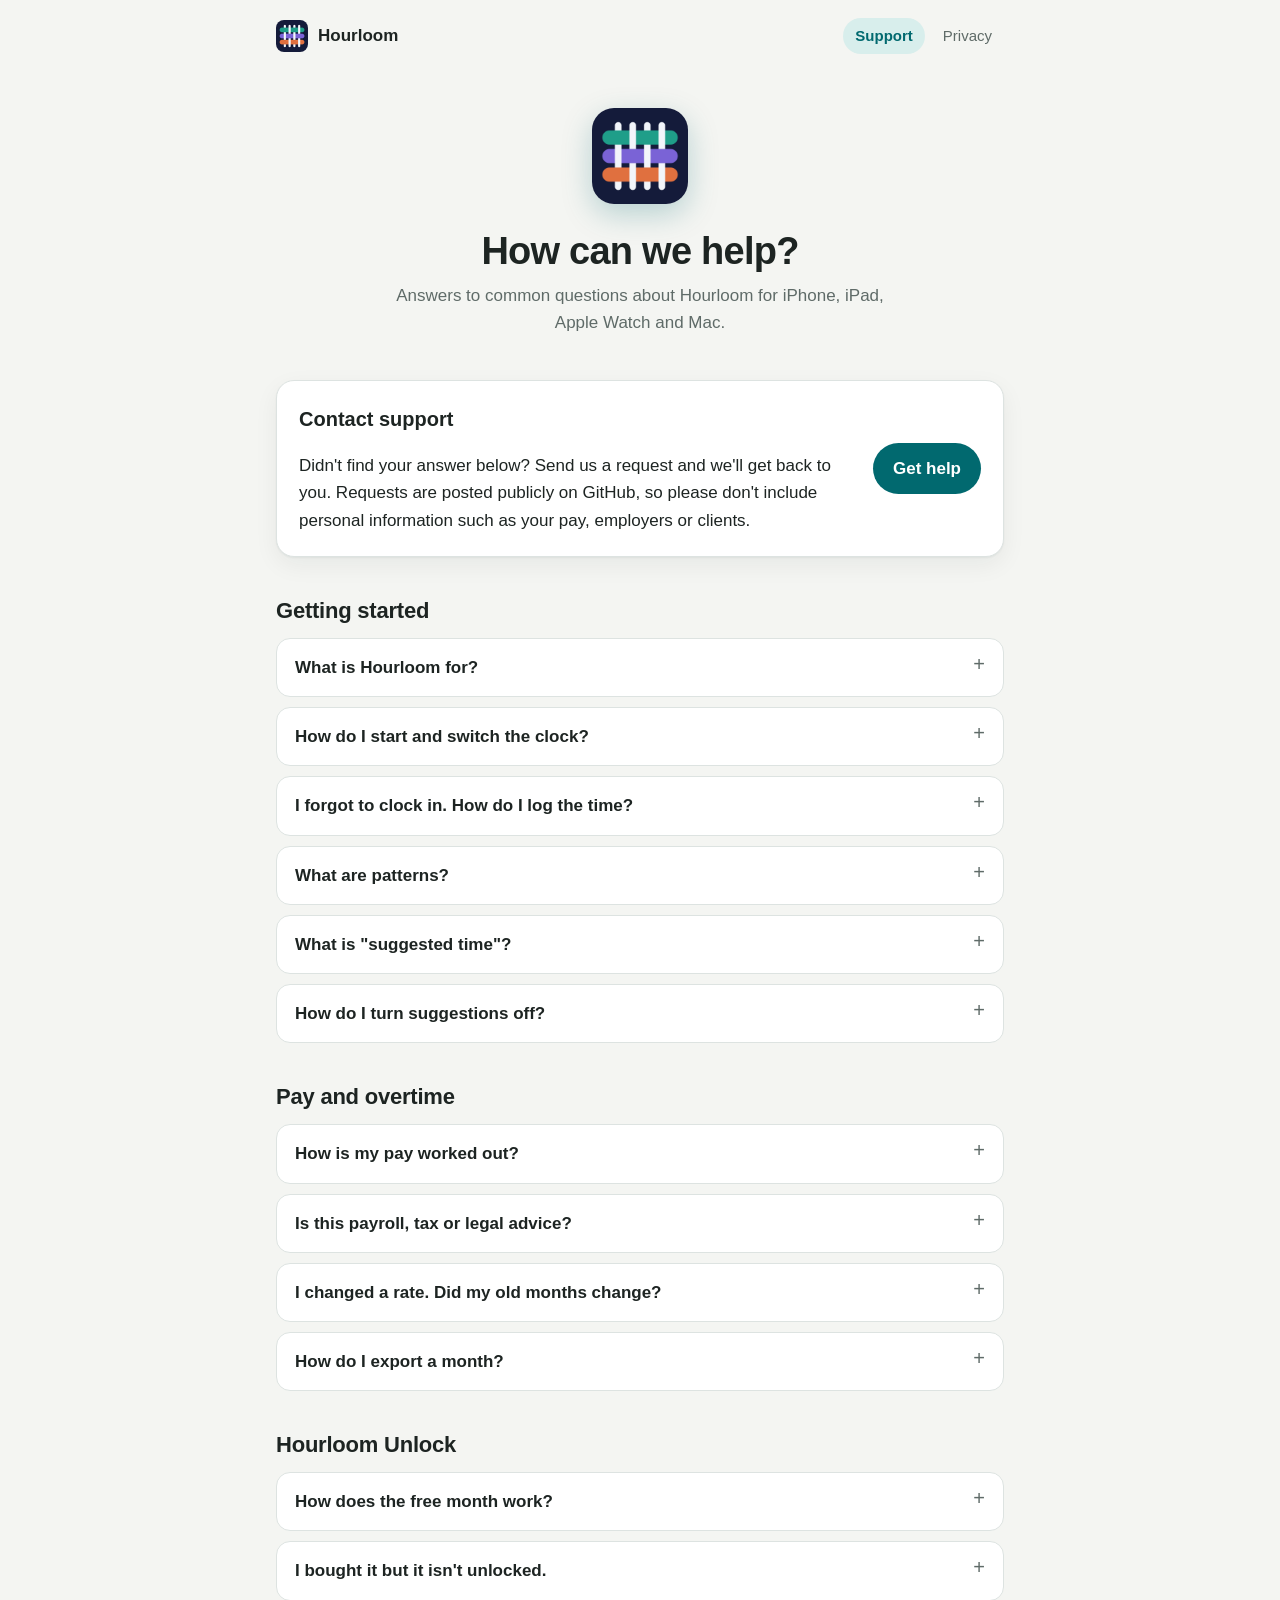
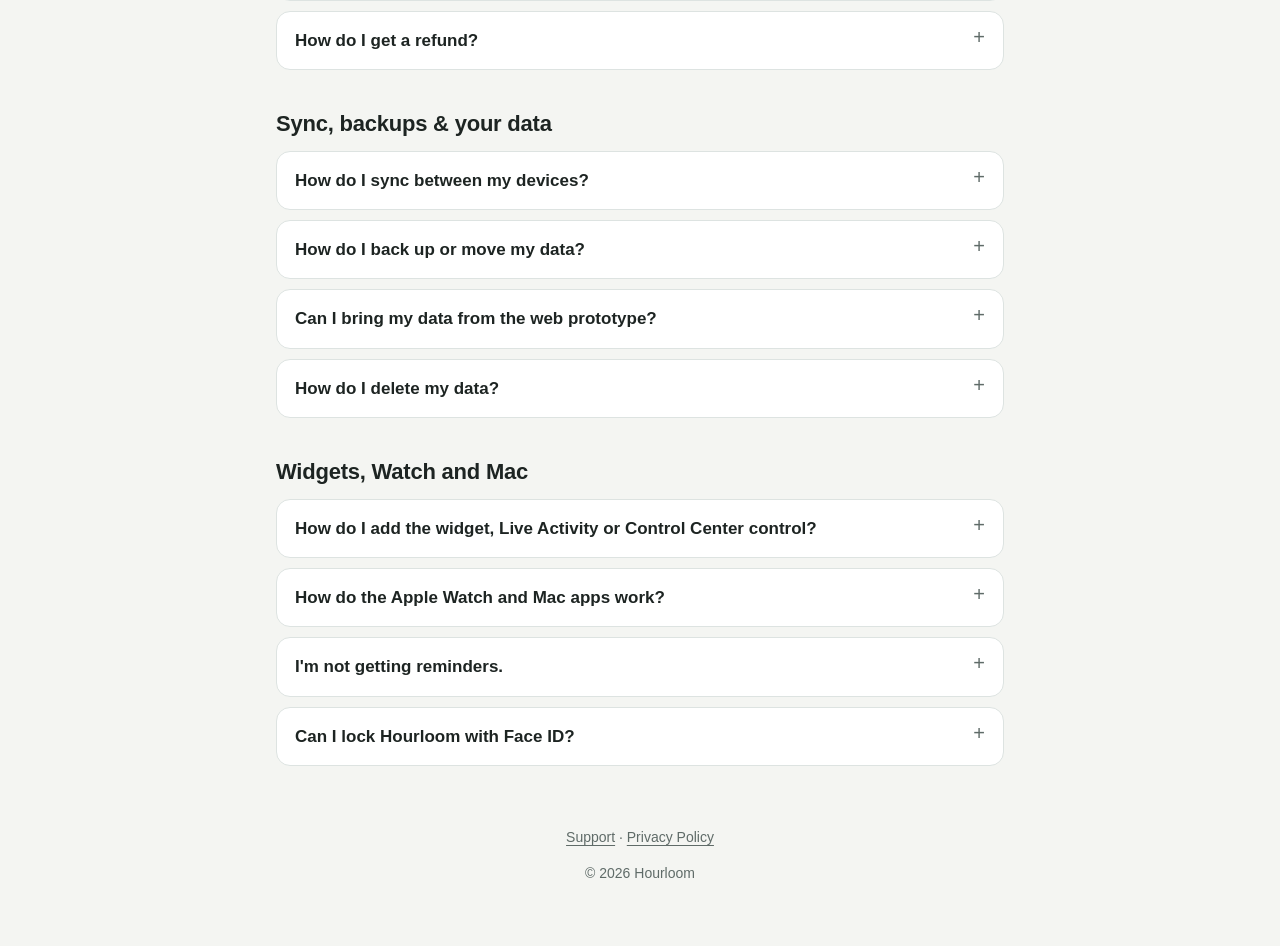
==== index.html @ 286ac177 "Hourloom support and privacy pages Co-Authored-By: Claude Sonnet 5.5 <noreply@anthropic.com>" ====
<!doctype html>
<html lang="en">
<head>
  <meta charset="utf-8">
  <meta name="viewport" content="width=device-width, initial-scale=1">
  <title>Hourloom Support</title>
  <meta name="description" content="Help and answers for Hourloom, the time and pay ledger for iPhone, iPad, Apple Watch and Mac.">
  <link rel="icon" href="assets/favicon.png">
  <link rel="apple-touch-icon" href="assets/icon.png">
  <link rel="stylesheet" href="assets/style.css?v=1">
</head>
<body>
  <div class="wrap">
    <header class="site">
      <a class="brand" href="./"><img src="assets/favicon.png" alt="">Hourloom</a>
      <nav class="site" aria-label="Site">
        <a href="./" aria-current="page">Support</a>
        <a href="privacy.html">Privacy</a>
      </nav>
    </header>

    <main>
      <section class="hero">
        <img src="assets/icon.png" alt="Hourloom app icon">
        <h1>How can we help?</h1>
        <p>Answers to common questions about Hourloom for iPhone, iPad, Apple Watch and Mac.</p>
      </section>

      <section class="card contact" aria-labelledby="contact">
        <div class="text">
          <h2 id="contact">Contact support</h2>
          <p>Didn't find your answer below? Send us a request and we'll get back to you. Requests are posted publicly on GitHub, so please don't include personal information such as your pay, employers or clients.</p>
        </div>
        <a class="button" href="https://github.com/Agoober/hourloom-support/issues/new/choose">Get help</a>
      </section>

      <h2 class="section">Getting started</h2>
      <details>
        <summary>What is Hourloom for?</summary>
        <p>Hourloom keeps a ledger of your hours and your estimated pay when you bill several kinds of hourly work at different rates, such as tutoring, contracting or shift work. One tap switches the running clock between work types, you can fill in a day by half hours, repeating days are saved as patterns, and the month adds up to an estimate of your gross pay.</p>
      </details>
      <details>
        <summary>How do I start and switch the clock?</summary>
        <p>On <strong>Today</strong>, tap a work type to start the clock. Tapping another type ends the first at the same moment and starts the second, with no gap. Tap <strong>Stop</strong> to clock out. You can do the same from the widget, the Lock Screen, Control Center, Siri, an Apple Watch or the Mac menu bar. Every change has an Undo.</p>
        <p>If you switch and then switch again within a minute, the first of the two is dropped instead of saved as a tiny session.</p>
      </details>
      <details>
        <summary>I forgot to clock in. How do I log the time?</summary>
        <p>Open <strong>Today</strong> and switch the day view to <strong>Grid</strong>. Tap half hours, or press and drag across them, then choose the work type. Turn on <strong>Swipe to select</strong> to select by swiping straight away. You can also tap <strong>Add time</strong> for exact start and end times, or <strong>Type it</strong> and write something like "Tutoring 9 to 12, then Admin till 5" (the keyboard's microphone works for speaking). Hourloom shows what it understood and only adds it when you tap Add.</p>
      </details>
      <details>
        <summary>What are patterns?</summary>
        <p>A pattern is a saved day, such as Weekday A: Tutoring 9 to 12 and Admin 1 to 5. Create them in <strong>Setup</strong>, then apply one to a day from the Day tab or to several days at once from <strong>Month</strong> (tap <strong>Select days</strong>).</p>
      </details>
      <details>
        <summary>What is "suggested time"?</summary>
        <p>For a finished day with nothing logged, Hourloom can suggest what you probably did, based on the same weekday in recent weeks and your patterns. It is a suggestion drawn from your own history on your device, shown with a dashed outline and a question mark, and it never counts toward your totals or pay until you tap Add it. Adding it only adds time: Confirm day is a separate tap that says the day is right. If it isn't right, tap Not right and it stops suggesting for that day. If suggestions are often wrong, Hourloom stops offering them in the evening reminder.</p>
      </details>
      <details>
        <summary>How do I turn suggestions off?</summary>
        <p>Setup &rsaquo; Suggestions &rsaquo; Suggest time I may have forgotten. When it is off, no suggested time is shown anywhere (cards, the grid, Month, Pay, reminders or Siri). Your logged time is not affected.</p>
      </details>

      <h2 class="section">Pay and overtime</h2>
      <details>
        <summary>How is my pay worked out?</summary>
        <p>From the sessions you logged, each work type's hourly rate on that day, and the pay rules you set in <strong>Setup &rsaquo; Pay rules</strong> (a minimum paid time, rounding, and when overtime starts). Pay is calculated fresh from those every time and shown as <strong>gross, estimated</strong>.</p>
      </details>
      <details>
        <summary>Is this payroll, tax or legal advice?</summary>
        <p>No. Hourloom estimates gross pay from the rules you enter. Overtime rules differ by place and employer, so Hourloom never assumes them: you set them. Check your actual pay with your employer, client or a professional.</p>
      </details>
      <details>
        <summary>I changed a rate. Did my old months change?</summary>
        <p>No. Rates and rules are dated: a change applies from the date you choose onward and never rewrites earlier months. If you export a month or mark it as paid, Hourloom remembers that figure, and if something later moves it, <strong>Pay</strong> says "Recomputed differs by" and by how much, so a number you acted on never changes silently.</p>
      </details>
      <details>
        <summary>How do I export a month?</summary>
        <p>On <strong>Pay</strong>, tap the share button and choose <strong>Excel (.xlsx)</strong> or <strong>CSV (sessions)</strong>. Exporting works even after the free month has ended.</p>
      </details>

      <h2 class="section">Hourloom Unlock</h2>
      <details>
        <summary>How does the free month work?</summary>
        <p>Hourloom is free for 30 days with everything on. After that, a single one-time purchase unlocks it for good. There is no subscription. If you don't buy it, the app becomes read-only: you can still look at everything, export it and back it up, and nothing is deleted, but the clock, new sessions and edits stop.</p>
      </details>
      <details>
        <summary>I bought it but it isn't unlocked.</summary>
        <p>Go to <strong>Setup</strong> and tap <strong>Restore Purchase</strong> while signed in to the Apple Account you purchased with. The same purchase covers iPhone, iPad, Apple Watch and Mac.</p>
      </details>
      <details>
        <summary>How do I get a refund?</summary>
        <p>Purchases are handled by Apple. Request a refund at <a href="https://reportaproblem.apple.com">reportaproblem.apple.com</a>.</p>
      </details>

      <h2 class="section">Sync, backups &amp; your data</h2>
      <details>
        <summary>How do I sync between my devices?</summary>
        <p>Sign in to the same Apple Account with iCloud on each device. Sync uses your private iCloud (CloudKit) and is on by default. You can turn it off in <strong>Setup</strong> (<strong>Sync with iCloud</strong>); the change applies after you close Hourloom from the app switcher and open it again.</p>
      </details>
      <details>
        <summary>How do I back up or move my data?</summary>
        <p>In <strong>Setup</strong>, choose <strong>Back up everything (JSON)</strong> and save the file somewhere safe. To bring it back, choose <strong>Restore a backup…</strong>. A restore adds what's missing and keeps whichever copy is newer; it never removes your newer changes.</p>
      </details>
      <details>
        <summary>Can I bring my data from the web prototype?</summary>
        <p>Yes. <strong>Restore a backup…</strong> also reads the backup file from the earlier Shift Ledger web prototype.</p>
      </details>
      <details>
        <summary>How do I delete my data?</summary>
        <p>In <strong>Setup</strong>, under Your data, choose <strong>Delete all data…</strong>. It asks three times (what will be deleted, an acknowledgement, then typing DELETE) and offers a backup first. It deletes every work type, rate, pattern, rule, session and the running clock for good, and with iCloud sync on it deletes them from your other devices too. Your free month and any purchase are not affected. You can also delete single sessions and work types (a work type that has sessions is archived, not deleted), or use Clear examples for sample time. To remove everything stored in iCloud, go to the iPhone Settings app &rsaquo; your name &rsaquo; iCloud &rsaquo; Manage Account Storage &rsaquo; Hourloom. See our privacy policy.</p>
      </details>

      <h2 class="section">Widgets, Watch and Mac</h2>
      <details>
        <summary>How do I add the widget, Live Activity or Control Center control?</summary>
        <p>Add the Hourloom widget from the Home Screen or Lock Screen widget gallery. While the clock runs, the Lock Screen shows a Live Activity with <strong>Switch</strong> and <strong>Stop</strong> buttons; you can turn that off in <strong>Setup</strong>. Add the Hourloom controls from Control Center's edit mode. They only start, switch or stop your own clock.</p>
      </details>
      <details>
        <summary>How do the Apple Watch and Mac apps work?</summary>
        <p>The Apple Watch app shows what's running with a live timer and lets you switch or stop; it works through your iPhone, which stays the one place the data is saved, so open Hourloom on the iPhone if the watch says it isn't connected. The Mac app lives in the menu bar and shows the same clock; it uses your private iCloud store.</p>
      </details>
      <details>
        <summary>I'm not getting reminders.</summary>
        <ol>
          <li>In the iPhone <strong>Settings</strong> app &rsaquo; <strong>Notifications</strong> &rsaquo; <strong>Hourloom</strong>, make sure <strong>Allow Notifications</strong> is on.</li>
          <li>In Hourloom, <strong>Setup</strong> &rsaquo; <strong>Reminders</strong> must be on, with the evening time you want.</li>
          <li>Check that a Focus mode isn't silencing Hourloom, then open the app once.</li>
        </ol>
      </details>
      <details>
        <summary>Can I lock Hourloom with Face ID?</summary>
        <p>Yes, using iOS itself. On iOS 18 or later, touch and hold the Hourloom icon on your Home Screen and choose <strong>Require Face ID</strong>. Hourloom has no lock of its own, so there is nothing extra to set up and it can't lock you out of your data.</p>
      </details>

    <footer class="site">
      <p><a href="./">Support</a> · <a href="privacy.html">Privacy Policy</a></p>
      <p>© 2026 Hourloom</p>
    </footer>
  </div>
</body>
</html>
---- assets/style.css ----
:root {
  --bg: #f4f5f2;
  --surface: #ffffff;
  --surface-2: #eef3f2;
  --text: #1d2422;
  --muted: #5f6b68;
  --border: #dde3e1;
  --primary: #01696f;
  --primary-soft: #d8eeec;
  --radius: 18px;
  --shadow: 0 1px 2px rgba(16, 32, 30, 0.05), 0 8px 24px rgba(16, 32, 30, 0.06);
  color-scheme: light;
}

@media (prefers-color-scheme: dark) {
  :root {
    --bg: #0e1413;
    --surface: #161e1d;
    --surface-2: #1c2826;
    --text: #e5ecea;
    --muted: #93a19e;
    --border: #283432;
    --primary: #5cc6c0;
    --primary-soft: #173a38;
    --shadow: none;
    color-scheme: dark;
  }
}

* { box-sizing: border-box; }

html { -webkit-text-size-adjust: 100%; }

body {
  margin: 0;
  background: var(--bg);
  color: var(--text);
  font: 17px/1.6 -apple-system, BlinkMacSystemFont, "SF Pro Text", "PingFang SC", "Segoe UI", Roboto, "Helvetica Neue", sans-serif;
}

a { color: var(--primary); text-underline-offset: 3px; }

.wrap { max-width: 760px; margin: 0 auto; padding: 0 16px; }

header.site {
  display: flex;
  align-items: center;
  justify-content: space-between;
  gap: 12px;
  padding: 18px 0;
}

.brand {
  display: flex;
  align-items: center;
  gap: 10px;
  font-weight: 650;
  color: var(--text);
  text-decoration: none;
}
.brand img { width: 32px; height: 32px; border-radius: 8px; }

nav.site { display: flex; gap: 6px; flex-wrap: wrap; }
nav.site a {
  color: var(--muted);
  text-decoration: none;
  font-size: 15px;
  padding: 6px 12px;
  border-radius: 999px;
}
nav.site a:hover { background: var(--surface-2); color: var(--text); }
nav.site a[aria-current="page"] { background: var(--primary-soft); color: var(--primary); font-weight: 600; }

.hero { text-align: center; padding: 36px 0 28px; }
.hero img { width: 96px; height: 96px; border-radius: 22px; box-shadow: 0 10px 30px rgba(1, 105, 111, 0.25); }
.hero h1 { font-size: clamp(28px, 6vw, 38px); line-height: 1.15; margin: 18px 0 8px; letter-spacing: -0.02em; }
.hero p { color: var(--muted); margin: 0 auto; max-width: 520px; }

.card {
  background: var(--surface);
  border: 1px solid var(--border);
  border-radius: var(--radius);
  box-shadow: var(--shadow);
  padding: 22px;
  margin: 16px 0;
}
.card h2 { margin: 0 0 6px; font-size: 20px; }
.card p:last-child { margin-bottom: 0; }

.contact {
  display: flex;
  gap: 18px;
  align-items: center;
  flex-wrap: wrap;
}
.contact .text { flex: 1 1 280px; }

.button {
  display: inline-block;
  background: var(--primary);
  color: #fff;
  text-decoration: none;
  font-weight: 600;
  padding: 12px 20px;
  border-radius: 999px;
  white-space: nowrap;
}
@media (prefers-color-scheme: dark) { .button { color: #062421; } }
.button:hover { filter: brightness(1.08); }

h2.section { font-size: 22px; margin: 36px 0 10px; letter-spacing: -0.01em; }

details {
  background: var(--surface);
  border: 1px solid var(--border);
  border-radius: 14px;
  margin: 10px 0;
  padding: 0 18px;
}
details[open] { padding-bottom: 14px; }
summary {
  cursor: pointer;
  list-style: none;
  font-weight: 600;
  padding: 15px 0;
  display: flex;
  justify-content: space-between;
  gap: 12px;
}
summary::-webkit-details-marker { display: none; }
summary::after { content: "+"; color: var(--muted); font-weight: 400; font-size: 20px; line-height: 1; }
details[open] summary::after { content: "–"; }
details p, details ol, details ul { margin: 0 0 10px; color: var(--text); }
details li { margin: 4px 0; }

.policy h2 { font-size: 19px; margin: 30px 0 6px; }
.policy ul { padding-left: 22px; }
.meta { color: var(--muted); font-size: 15px; }

footer.site {
  color: var(--muted);
  font-size: 14px;
  padding: 36px 0 48px;
  text-align: center;
}
footer.site a { color: var(--muted); }

kbd {
  font: 600 14px/1 ui-monospace, "SF Mono", Menlo, monospace;
  background: var(--surface-2);
  border: 1px solid var(--border);
  border-radius: 6px;
  padding: 2px 6px;
}

@media (max-width: 460px) {
  header.site { gap: 6px; }
  .brand { font-size: 16px; gap: 8px; }
  .brand img { width: 28px; height: 28px; }
  nav.site { gap: 2px; flex-wrap: nowrap; }
  nav.site a { font-size: 14px; padding: 6px 9px; }
}
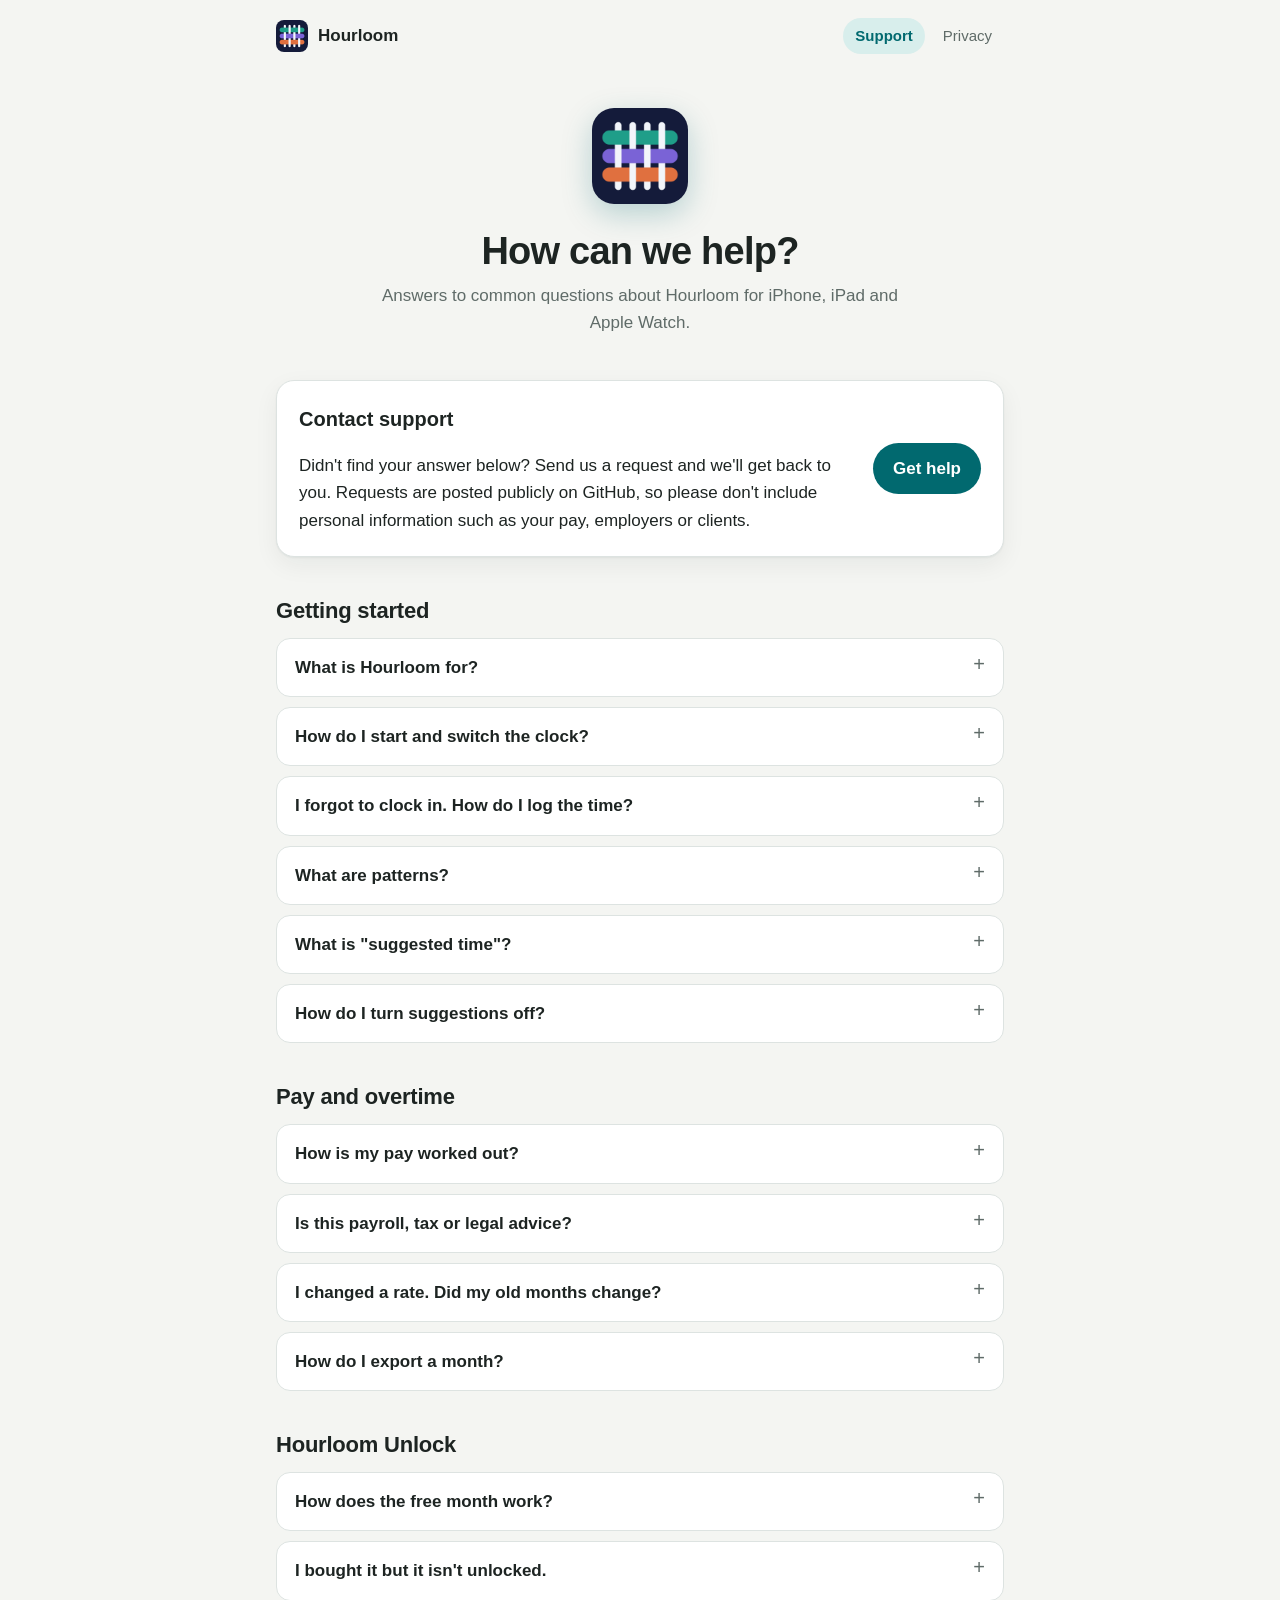
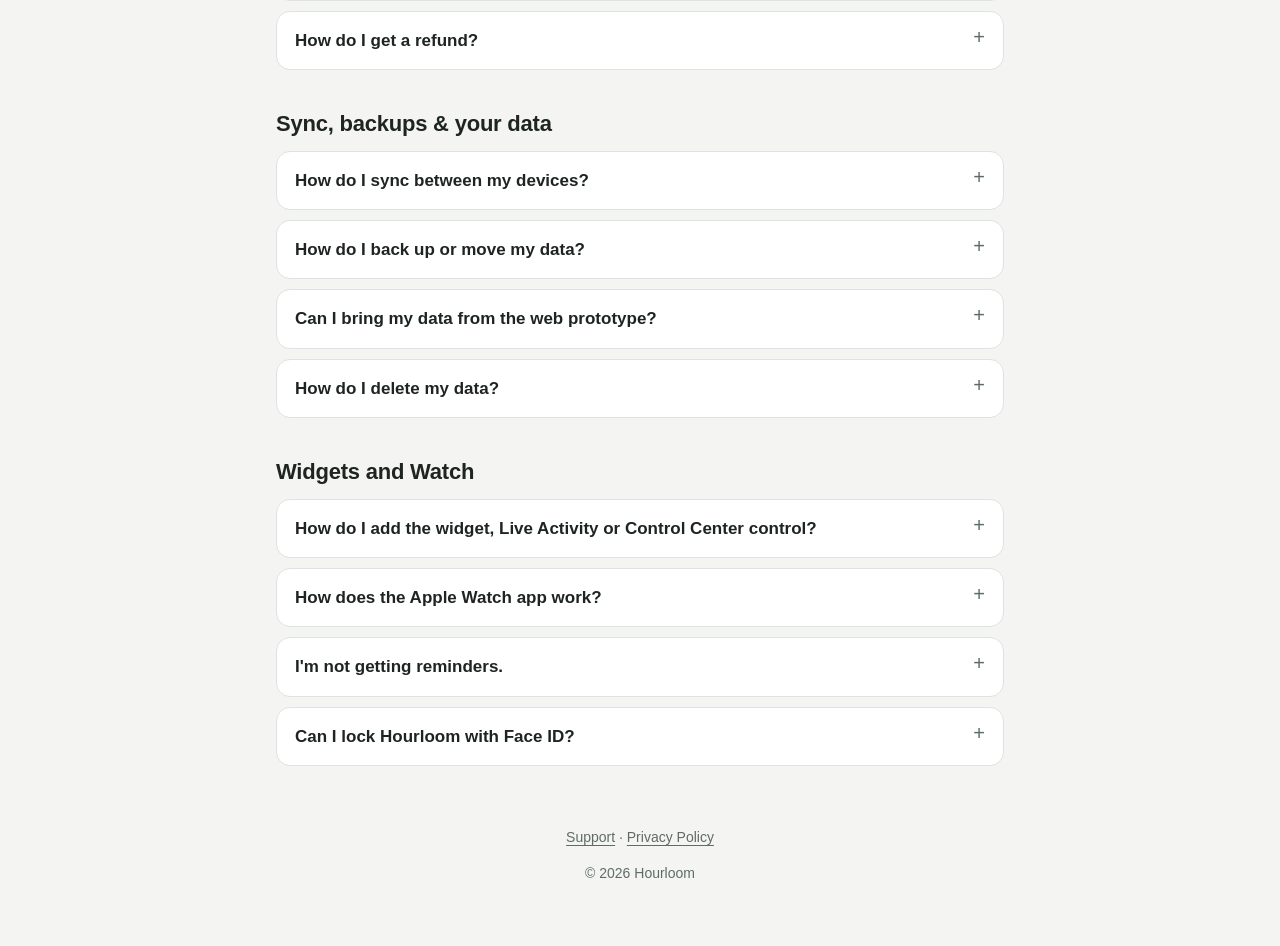
==== commit ed561f80: "Describe iPhone, iPad and Apple Watch only (the Mac app is not in 1.0) Co-Authored-By: Claude Sonnet" ====
--- a/index.html
+++ b/index.html
@@ -4,7 +4,7 @@
   <meta charset="utf-8">
   <meta name="viewport" content="width=device-width, initial-scale=1">
   <title>Hourloom Support</title>
-  <meta name="description" content="Help and answers for Hourloom, the time and pay ledger for iPhone, iPad, Apple Watch and Mac.">
+  <meta name="description" content="Help and answers for Hourloom, the time and pay ledger for iPhone, iPad and Apple Watch.">
   <link rel="icon" href="assets/favicon.png">
   <link rel="apple-touch-icon" href="assets/icon.png">
   <link rel="stylesheet" href="assets/style.css?v=1">
@@ -23,7 +23,7 @@
       <section class="hero">
         <img src="assets/icon.png" alt="Hourloom app icon">
         <h1>How can we help?</h1>
-        <p>Answers to common questions about Hourloom for iPhone, iPad, Apple Watch and Mac.</p>
+        <p>Answers to common questions about Hourloom for iPhone, iPad and Apple Watch.</p>
       </section>
 
       <section class="card contact" aria-labelledby="contact">
@@ -41,7 +41,7 @@
       </details>
       <details>
         <summary>How do I start and switch the clock?</summary>
-        <p>On <strong>Today</strong>, tap a work type to start the clock. Tapping another type ends the first at the same moment and starts the second, with no gap. Tap <strong>Stop</strong> to clock out. You can do the same from the widget, the Lock Screen, Control Center, Siri, an Apple Watch or the Mac menu bar. Every change has an Undo.</p>
+        <p>On <strong>Today</strong>, tap a work type to start the clock. Tapping another type ends the first at the same moment and starts the second, with no gap. Tap <strong>Stop</strong> to clock out. You can do the same from the widget, the Lock Screen, Control Center, Siri or an Apple Watch. Every change has an Undo.</p>
         <p>If you switch and then switch again within a minute, the first of the two is dropped instead of saved as a tiny session.</p>
       </details>
       <details>
@@ -86,7 +86,7 @@
       </details>
       <details>
         <summary>I bought it but it isn't unlocked.</summary>
-        <p>Go to <strong>Setup</strong> and tap <strong>Restore Purchase</strong> while signed in to the Apple Account you purchased with. The same purchase covers iPhone, iPad, Apple Watch and Mac.</p>
+        <p>Go to <strong>Setup</strong> and tap <strong>Restore Purchase</strong> while signed in to the Apple Account you purchased with. The same purchase covers iPhone, iPad and Apple Watch.</p>
       </details>
       <details>
         <summary>How do I get a refund?</summary>
@@ -111,14 +111,14 @@
         <p>In <strong>Setup</strong>, under Your data, choose <strong>Delete all data…</strong>. It asks three times (what will be deleted, an acknowledgement, then typing DELETE) and offers a backup first. It deletes every work type, rate, pattern, rule, session and the running clock for good, and with iCloud sync on it deletes them from your other devices too. Your free month and any purchase are not affected. You can also delete single sessions and work types (a work type that has sessions is archived, not deleted), or use Clear examples for sample time. To remove everything stored in iCloud, go to the iPhone Settings app &rsaquo; your name &rsaquo; iCloud &rsaquo; Manage Account Storage &rsaquo; Hourloom. See our privacy policy.</p>
       </details>
 
-      <h2 class="section">Widgets, Watch and Mac</h2>
+      <h2 class="section">Widgets and Watch</h2>
       <details>
         <summary>How do I add the widget, Live Activity or Control Center control?</summary>
         <p>Add the Hourloom widget from the Home Screen or Lock Screen widget gallery. While the clock runs, the Lock Screen shows a Live Activity with <strong>Switch</strong> and <strong>Stop</strong> buttons; you can turn that off in <strong>Setup</strong>. Add the Hourloom controls from Control Center's edit mode. They only start, switch or stop your own clock.</p>
       </details>
       <details>
-        <summary>How do the Apple Watch and Mac apps work?</summary>
-        <p>The Apple Watch app shows what's running with a live timer and lets you switch or stop; it works through your iPhone, which stays the one place the data is saved, so open Hourloom on the iPhone if the watch says it isn't connected. The Mac app lives in the menu bar and shows the same clock; it uses your private iCloud store.</p>
+        <summary>How does the Apple Watch app work?</summary>
+        <p>The Apple Watch app shows what's running with a live timer and lets you switch or stop; it works through your iPhone, which stays the one place the data is saved, so open Hourloom on the iPhone if the watch says it isn't connected.</p>
       </details>
       <details>
         <summary>I'm not getting reminders.</summary>
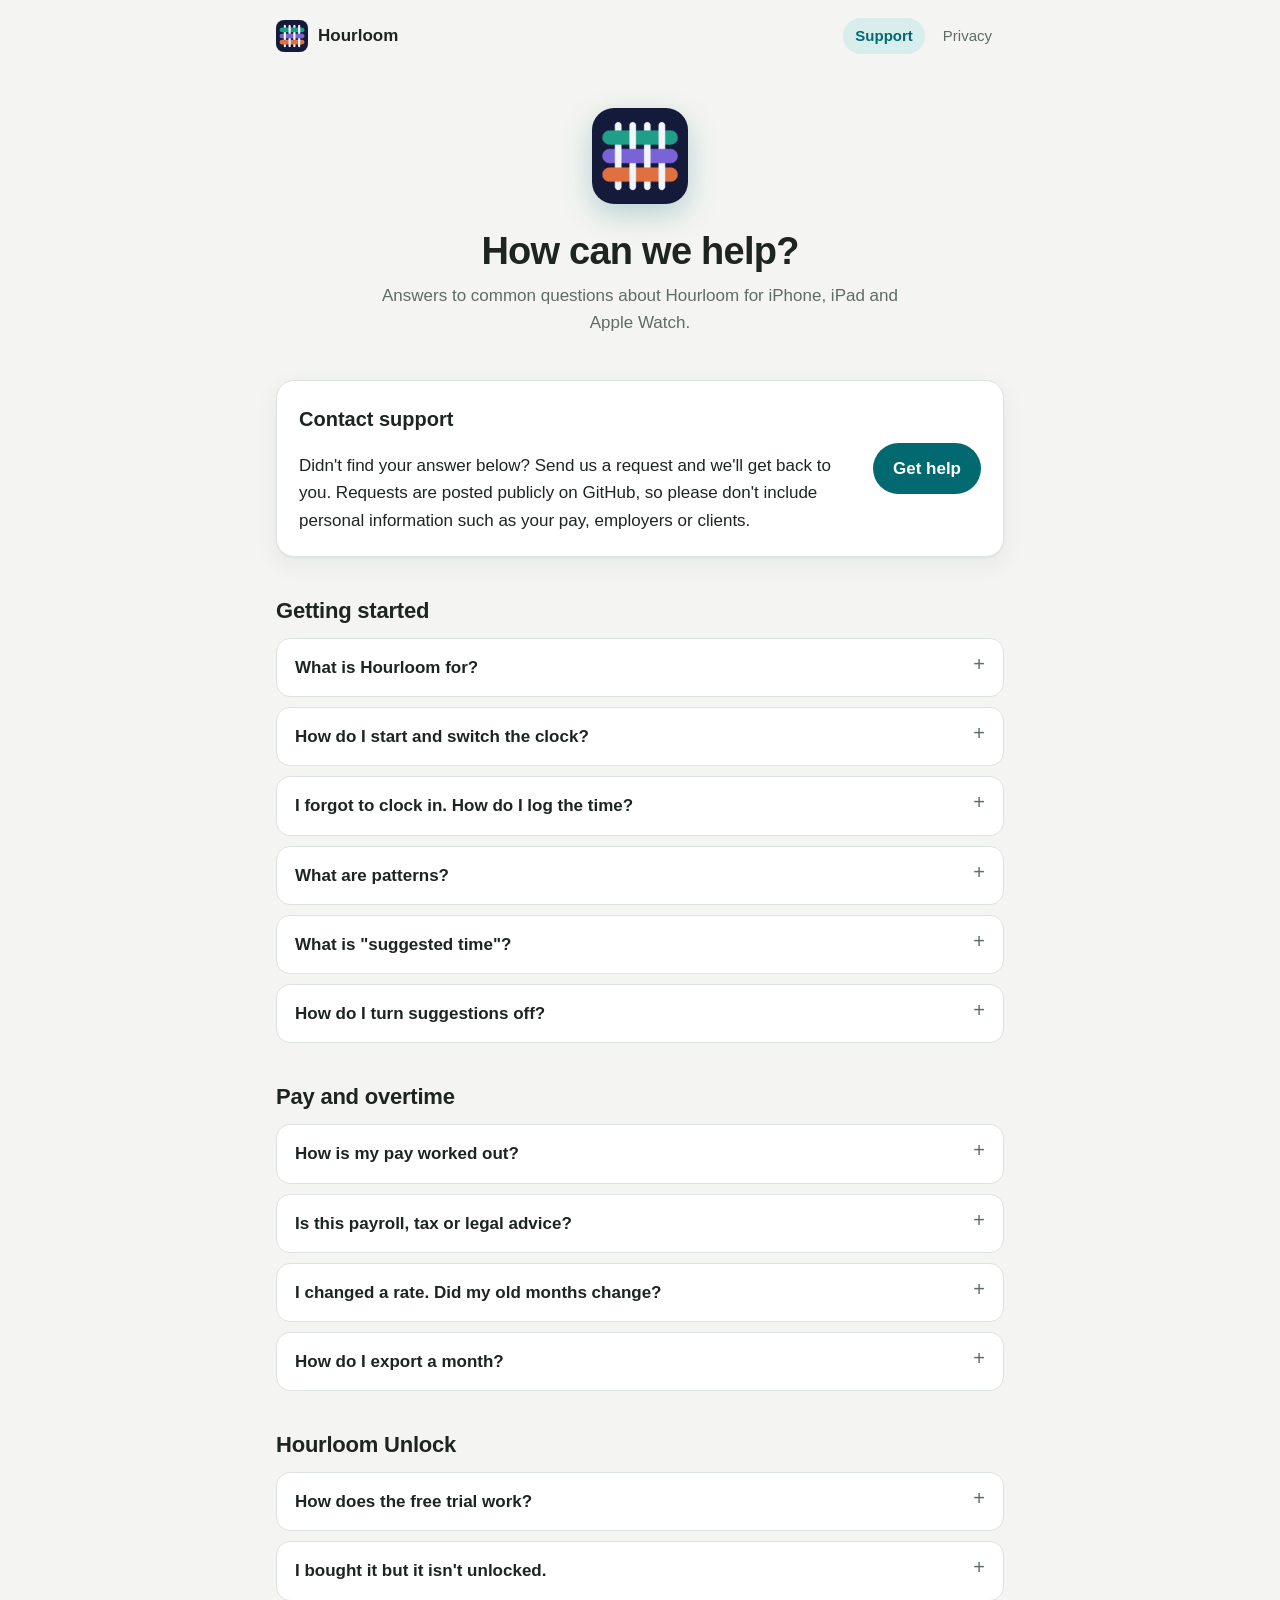
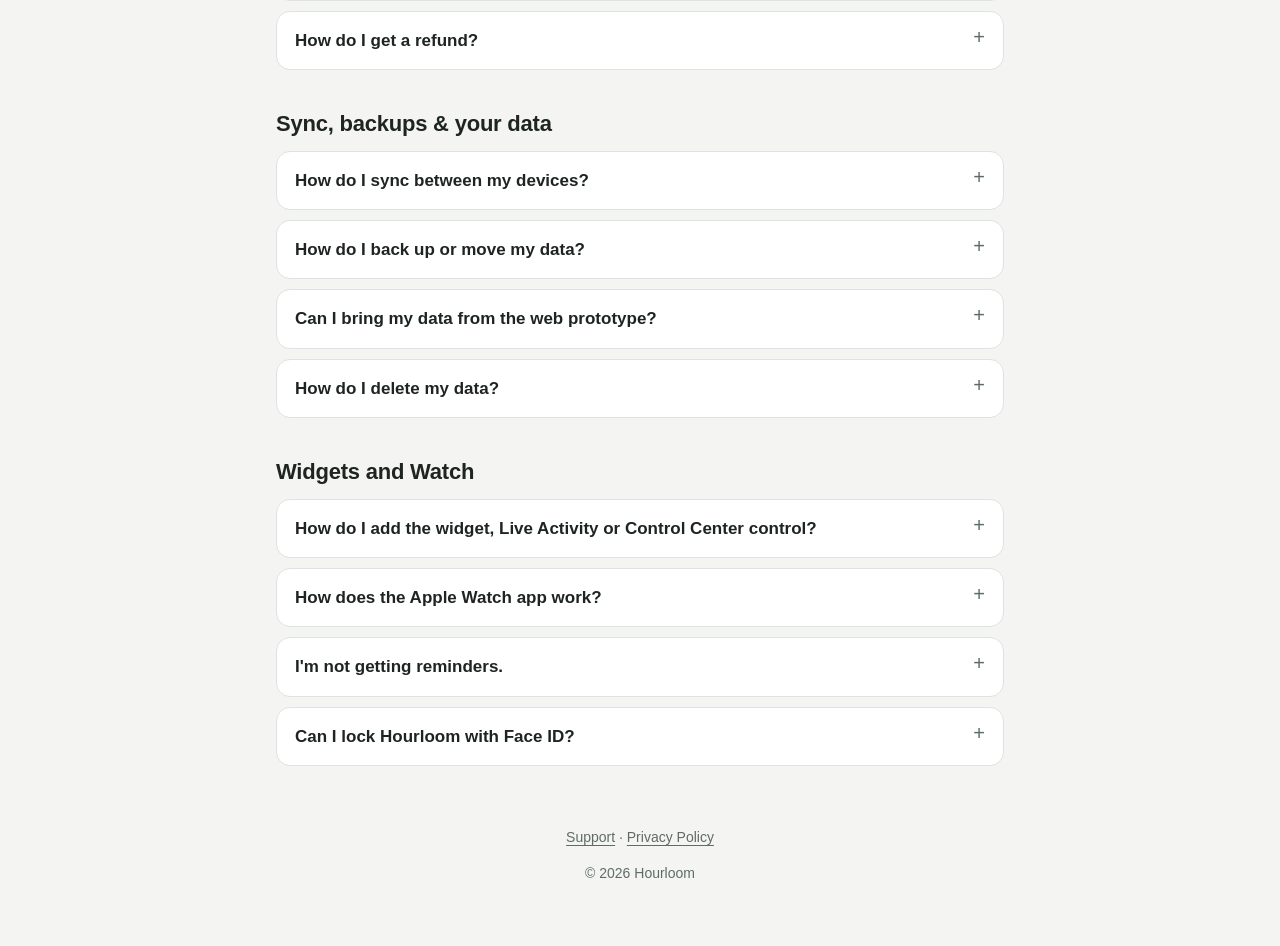
==== commit 94e0ebc4: "Describe the user-started free trial and the keychain date Co-Authored-By: Claude Sonnet 5.5 <norepl" ====
--- a/index.html
+++ b/index.html
@@ -76,13 +76,13 @@
       </details>
       <details>
         <summary>How do I export a month?</summary>
-        <p>On <strong>Pay</strong>, tap the share button and choose <strong>Excel (.xlsx)</strong> or <strong>CSV (sessions)</strong>. Exporting works even after the free month has ended.</p>
+        <p>On <strong>Pay</strong>, tap the share button and choose <strong>Excel (.xlsx)</strong> or <strong>CSV (sessions)</strong>. Exporting works even after the free trial has ended.</p>
       </details>
 
       <h2 class="section">Hourloom Unlock</h2>
       <details>
-        <summary>How does the free month work?</summary>
-        <p>Hourloom is free for 30 days with everything on. After that, a single one-time purchase unlocks it for good. There is no subscription. If you don't buy it, the app becomes read-only: you can still look at everything, export it and back it up, and nothing is deleted, but the clock, new sessions and edits stop.</p>
+        <summary>How does the free trial work?</summary>
+        <p>You choose when it starts. A new install is read-only so you can look around ("Try with a sample week" shows a populated app), and the 30 days begin when you tap <strong>Start free trial</strong>. For those 30 days everything is on. After that, a single one-time purchase unlocks it for good. There is no subscription. If you don't buy it, the app is read-only again: you can still look at everything, export it and back it up, and nothing is deleted, but the clock, new sessions and edits stop.</p>
       </details>
       <details>
         <summary>I bought it but it isn't unlocked.</summary>
